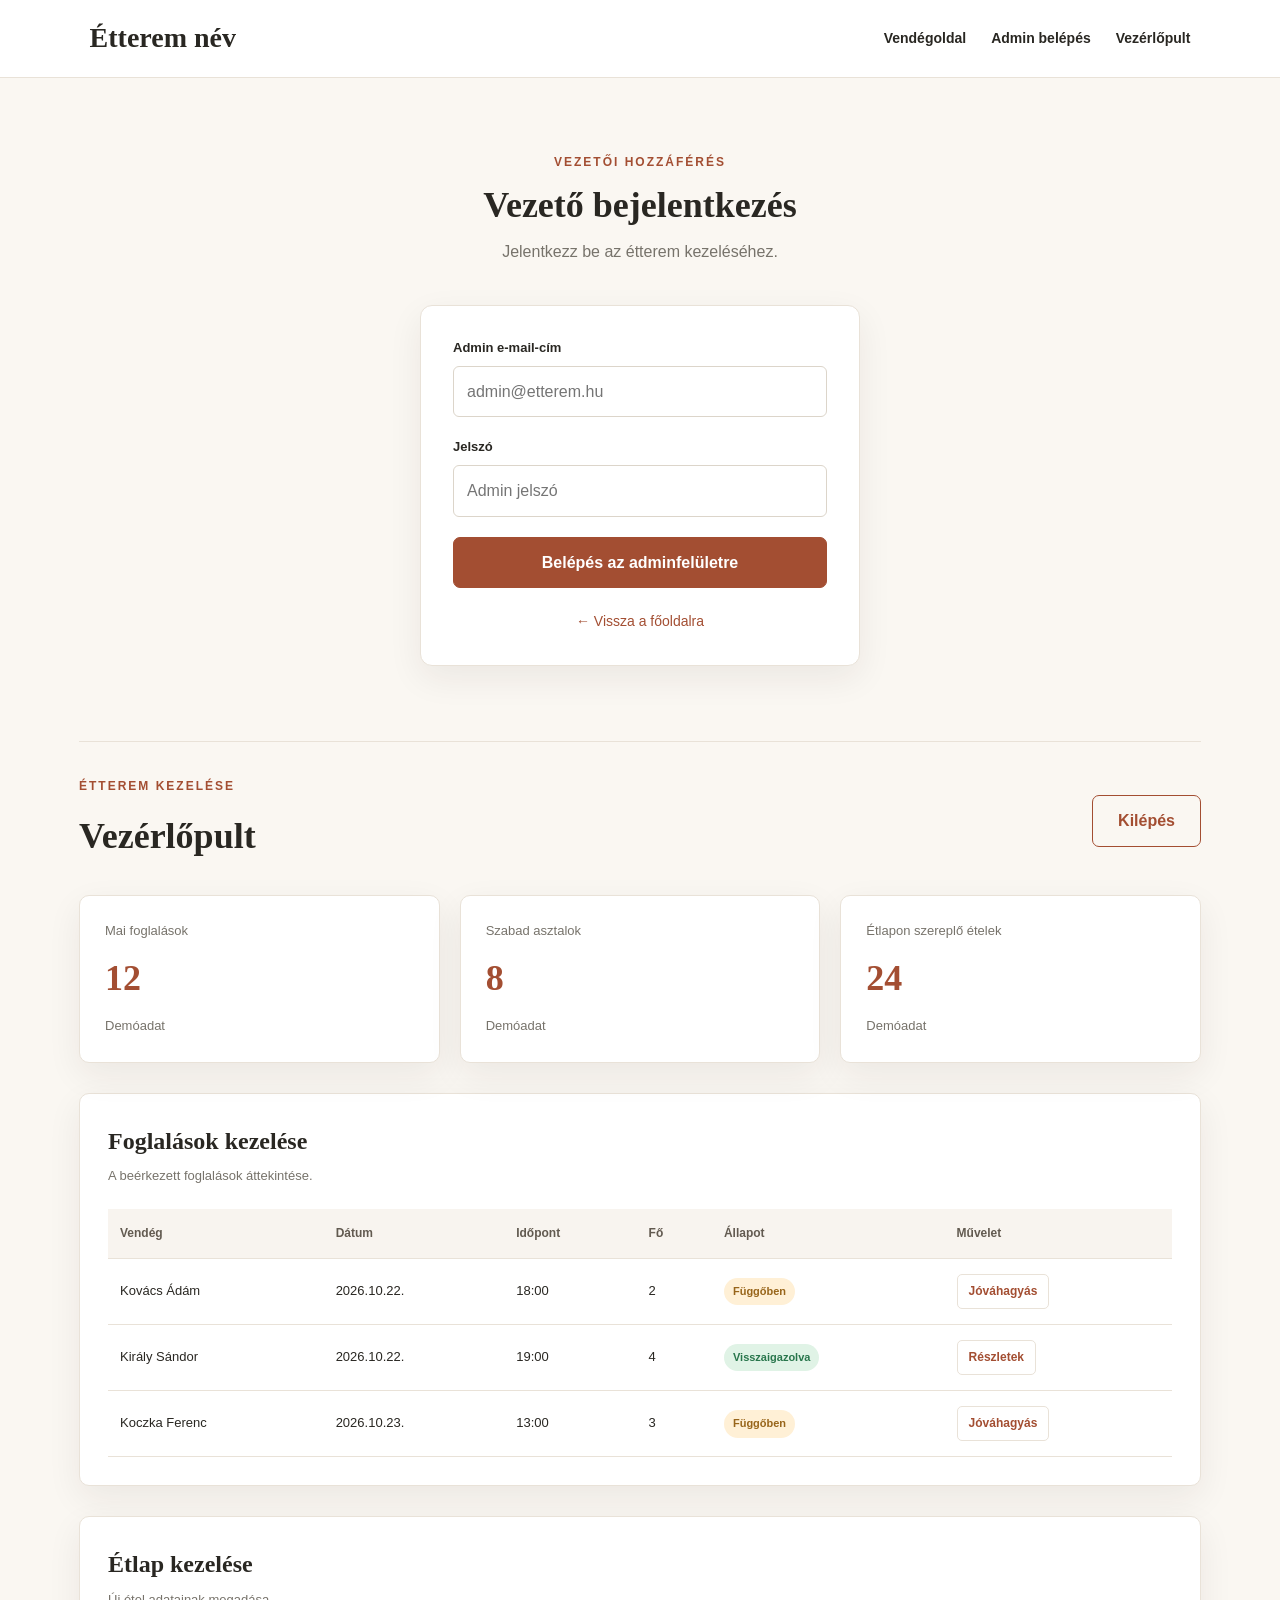
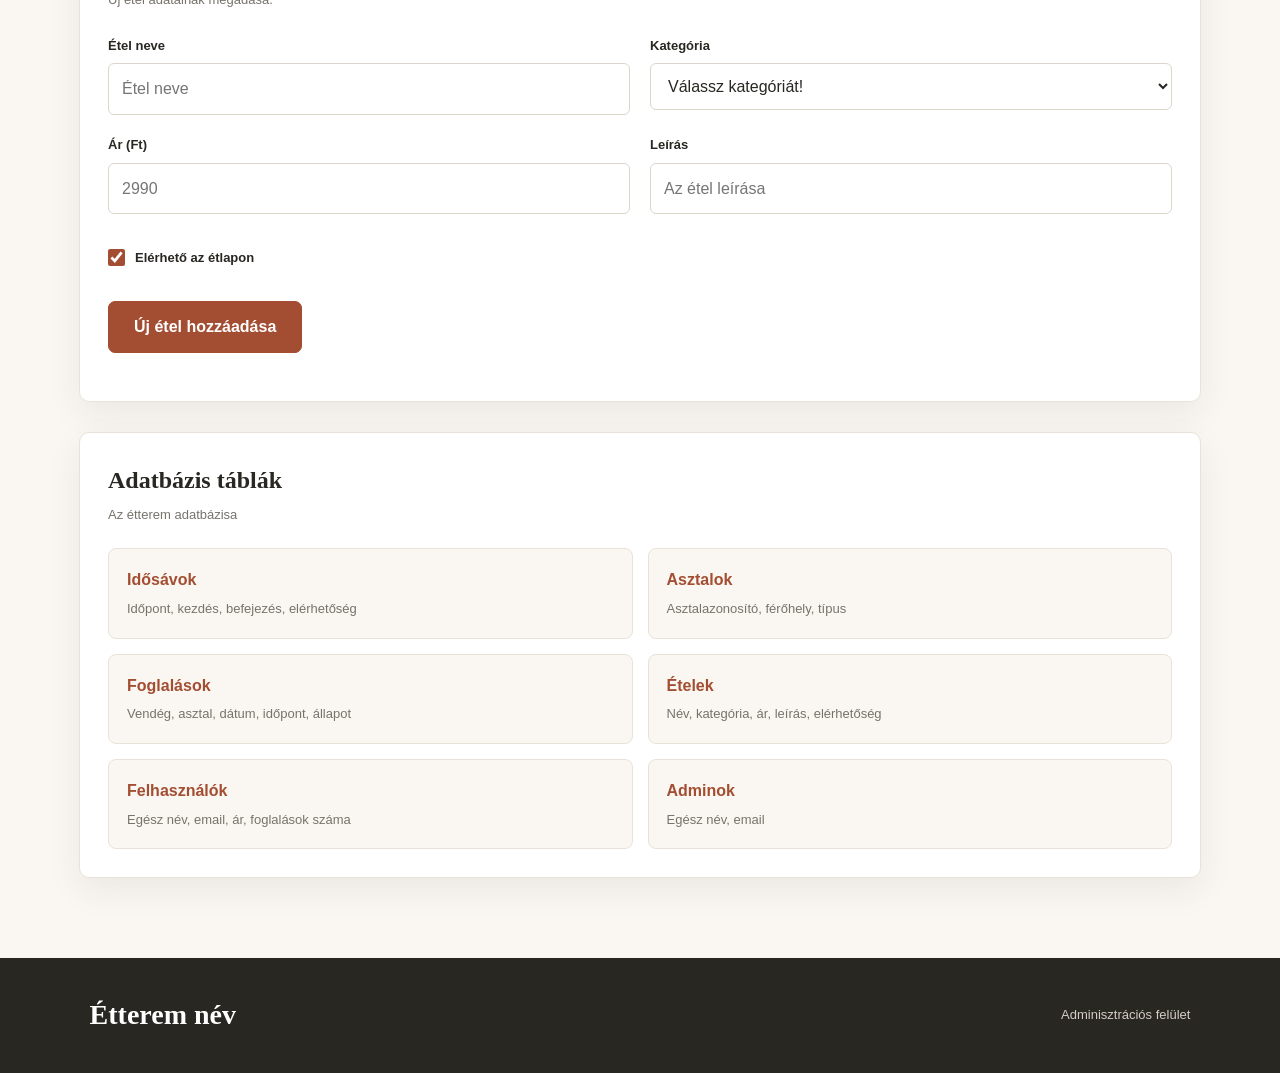
==== admin.html @ 40e05d7c "Add files via upload" ====
<!DOCTYPE html>
<html lang="hu">
<head>
    <meta charset="UTF-8">
    <meta name="viewport" content="width=device-width, initial-scale=1.0">
    <title>Adminisztráció | Étterem név</title>
    <link rel="stylesheet" href="style.css">
</head>
<body class="admin-body">

<header class="header">
    <a href="index.html" class="logo">Étterem név</a>
    <nav>
        <a href="index.html">Vendégoldal</a>
        <a href="#admin-login">Admin belépés</a>
        <a href="#dashboard">Vezérlőpult</a>
    </nav>
</header>

<main class="admin-main">

    <section class="admin-login-section" id="admin-login">
        <div class="section-heading">
            <p class="eyebrow">Vezetői hozzáférés</p>
            <h1>Vezető bejelentkezés</h1>
            <p>Jelentkezz be az étterem kezeléséhez.</p>
        </div>

        <!-- admin adatai + ellenőrzés -->

        <form class="form-card login-card" action="#" method="post">
            <div class="form-group">
                <label for="admin-email">Admin e-mail-cím</label>
                <input type="email" id="admin-email" name="email"
                       placeholder="admin@etterem.hu"
                       autocomplete="username" required>
            </div>

            <div class="form-group">
                <label for="admin-password">Jelszó</label>
                <input type="password" id="admin-password" name="password"
                       placeholder="Admin jelszó"
                       autocomplete="current-password" required>
            </div>

            <button type="submit" class="btn btn-full">
                Belépés az adminfelületre
            </button>

            <a href="index.html" class="back-link">← Vissza a főoldalra</a>
        </form>
    </section>

    <!-- admin vezérlőpult -->

    <section class="dashboard" id="dashboard">
        <div class="dashboard-heading">
            <div>
                <p class="eyebrow">Étterem kezelése</p>
                <h1>Vezérlőpult</h1>
            </div>
            <a href="index.html" class="btn btn-outline">Kilépés</a>
        </div>

        <div class="stats-grid">
            <article class="stat-card">
                <span>Mai foglalások</span>
                <strong>12</strong>
                <small>Demóadat</small>
            </article>

            <article class="stat-card">
                <span>Szabad asztalok</span>
                <strong>8</strong>
                <small>Demóadat</small>
            </article>

            <article class="stat-card">
                <span>Étlapon szereplő ételek</span>
                <strong>24</strong>
                <small>Demóadat</small>
            </article>
        </div>

        <section class="admin-panel">
            <div class="panel-heading">
                <div>
                    <h2>Foglalások kezelése</h2>
                    <p>A beérkezett foglalások áttekintése.</p>
                </div>
            </div>

            <!-- foglalás infók adatbázis ide jön -->

            <div class="table-wrapper">
                <table>
                    <thead>
                        <tr>
                            <th>Vendég</th>
                            <th>Dátum</th>
                            <th>Időpont</th>
                            <th>Fő</th>
                            <th>Állapot</th>
                            <th>Művelet</th>
                        </tr>
                    </thead>
                    <tbody>
                        <tr>
                            <td>Kovács Ádám</td>
                            <td>2026.10.22.</td>
                            <td>18:00</td>
                            <td>2</td>
                            <td><span class="status status-pending">Függőben</span></td>
                            <td>
                                <button type="button" class="small-btn">
                                    Jóváhagyás
                                </button>
                            </td>
                        </tr>
                        <tr>
                            <td>Király Sándor</td>
                            <td>2026.10.22.</td>
                            <td>19:00</td>
                            <td>4</td>
                            <td><span class="status status-confirmed">Visszaigazolva</span></td>
                            <td>
                                <button type="button" class="small-btn">
                                    Részletek
                                </button>
                            </td>
                        </tr>
                        <tr>
                            <td>Koczka Ferenc</td>
                            <td>2026.10.23.</td>
                            <td>13:00</td>
                            <td>3</td>
                            <td><span class="status status-pending">Függőben</span></td>
                            <td>
                                <button type="button" class="small-btn">
                                    Jóváhagyás
                                </button>
                            </td>
                        </tr>
                    </tbody>
                </table>
            </div>
        </section>

        <section class="admin-panel">
            <div class="panel-heading">
                <div>
                    <h2>Étlap kezelése</h2>
                    <p>Új étel adatainak megadása.</p>
                </div>
            </div>

            <!-- ételek adatbázis kell ide is -->

            <form class="form-grid admin-menu-form"
                  action="#" method="post">

                <div class="form-group">
                    <label for="food-name">Étel neve</label>
                    <input type="text" id="food-name" name="food_name"
                           placeholder="Étel neve" required>
                </div>

                <div class="form-group">
                    <label for="food-category">Kategória</label>
                    <select id="food-category" name="category" required>
                        <option value="">Válassz kategóriát!</option>
                        <option value="eloetel">Előétel</option>
                        <option value="foetel">Főétel</option>
                        <option value="desszert">Desszert</option>
                        <option value="ital">Ital</option>
                    </select>
                </div>

                <div class="form-group">
                    <label for="food-price">Ár (Ft)</label>
                    <input type="number" id="food-price" name="price"
                           min="0" step="10" placeholder="2990" required>
                </div>

                <div class="form-group">
                    <label for="food-description">Leírás</label>
                    <input type="text" id="food-description"
                           name="description" placeholder="Az étel leírása">
                </div>

                <div class="form-group form-grid-full">
                    <label class="checkbox-label">
                        <input type="checkbox" name="available" checked>
                        Elérhető az étlapon
                    </label>
                </div>

                <div class="form-grid-full">
                    <button type="submit" class="btn">
                        Új étel hozzáadása
                    </button>
                </div>
            </form>
        </section>

        <section class="admin-panel">
            <h2>Adatbázis táblák</h2>
            <p class="panel-description">
                Az étterem adatbázisa
            </p>

            <div class="database-grid">
                <div class="database-item">
                    <strong>Idősávok</strong>
                    <p>Időpont, kezdés, befejezés, elérhetőség</p>
                </div>
                <div class="database-item">
                    <strong>Asztalok</strong>
                    <p>Asztalazonosító, férőhely, típus</p>
                </div>
                <div class="database-item">
                    <strong>Foglalások</strong>
                    <p>Vendég, asztal, dátum, időpont, állapot</p>
                </div>
                <div class="database-item">
                    <strong>Ételek</strong>
                    <p>Név, kategória, ár, leírás, elérhetőség</p>
                </div>
                <div class="database-item">
                    <strong>Felhasználók</strong>
                    <p>Egész név, email, ár, foglalások száma</p>
                </div>
                <div class="database-item">
                    <strong>Adminok</strong>
                    <p>Egész név, email</p>
                </div>
            </div>
        </section>
    </section>
</main>

<footer class="footer">
    <a href="index.html" class="logo">Étterem név</a>
    <p>Adminisztrációs felület</p>
</footer>

</body>
</html>
---- style.css ----
/*alapok*/

:root {
    --primary: #a34e32;
    --primary-dark: #79351f;
    --background: #faf7f2;
    --surface: #ffffff;
    --text: #292722;
    --muted: #77736b;
    --border: #e9e2d8;
    --success: #28764c;
    --warning: #98651a;
    --shadow: 0 12px 35px rgba(46, 35, 22, 0.07);
}

* {
    box-sizing: border-box;
    margin: 0;
    padding: 0;
}

html {
    scroll-behavior: smooth;
    scroll-padding-top: 90px;
}

body {
    font-family: Arial, Helvetica, sans-serif;
    background: var(--background);
    color: var(--text);
    line-height: 1.6;
}

a {
    color: inherit;
    text-decoration: none;
}

button,
input,
select,
textarea {
    font: inherit;
}

button,
.btn {
    cursor: pointer;
}

section {
    scroll-margin-top: 85px;
}

/*fejléc és azon a műveletek*/

.header {
    position: sticky;
    top: 0;
    z-index: 10;
    min-height: 76px;
    padding: 16px 7%;
    display: flex;
    justify-content: space-between;
    align-items: center;
    gap: 24px;
    background: rgba(255, 255, 255, 0.97);
    border-bottom: 1px solid var(--border);
}

.logo {
    font-family: Georgia, serif;
    font-size: 28px;
    font-weight: bold;
    white-space: nowrap;
}

.logo span {
    color: var(--primary);
}

.header nav {
    display: flex;
    align-items: center;
    flex-wrap: wrap;
    gap: 25px;
}

.header nav a {
    font-size: 14px;
    font-weight: 600;
    transition: color 0.2s;
}

.header nav a:hover {
    color: var(--primary);
}

.header nav .admin-link {
    color: var(--primary);
}

/*gombok*/

.btn {
    display: inline-flex;
    justify-content: center;
    align-items: center;
    min-height: 48px;
    padding: 12px 25px;
    border: 1px solid var(--primary);
    border-radius: 7px;
    background: var(--primary);
    color: white;
    font-weight: bold;
    transition: background 0.2s, transform 0.2s;
}

.btn:hover {
    background: var(--primary-dark);
    border-color: var(--primary-dark);
    transform: translateY(-1px);
}

.btn-full {
    width: 100%;
}

.btn-outline {
    color: var(--primary);
    background: transparent;
}

.btn-outline:hover {
    color: white;
}

.small-btn {
    padding: 7px 11px;
    border: 1px solid var(--border);
    border-radius: 5px;
    background: white;
    color: var(--primary);
    font-size: 12px;
    font-weight: bold;
}

.small-btn:hover {
    background: #f7ece5;
}

/*főoldal*/

.hero {
    min-height: 570px;
    padding: 90px 8%;
    display: flex;
    align-items: center;
    background:
        linear-gradient(
            90deg,
            rgba(29, 25, 20, 0.88),
            rgba(29, 25, 20, 0.35)
        ),
        linear-gradient(135deg, #80654c, #342d25);
    color: white;
}

.hero-content {
    max-width: 650px;
}

.eyebrow {
    margin-bottom: 12px;
    color: var(--primary);
    font-size: 12px;
    font-weight: bold;
    letter-spacing: 2px;
    text-transform: uppercase;
}

.hero .eyebrow {
    color: #f0b99d;
}

.hero h1 {
    margin-bottom: 22px;
    font-family: Georgia, serif;
    font-size: clamp(42px, 6vw, 72px);
    line-height: 1.1;
}

.hero-content > p:not(.eyebrow) {
    max-width: 490px;
    margin-bottom: 30px;
    color: #f2eee8;
    font-size: 17px;
}

/*közös részek*/

.section {
    padding: 85px 7%;
}

.section-heading {
    max-width: 650px;
    margin: 0 auto 40px;
    text-align: center;
}

.section-heading h1,
.section-heading h2 {
    margin-bottom: 12px;
    font-family: Georgia, serif;
    font-size: clamp(30px, 4vw, 43px);
    line-height: 1.2;
}

.section-heading > p:last-child {
    color: var(--muted);
}

/*étlap*/

.menu-grid {
    display: grid;
    grid-template-columns: repeat(2, minmax(0, 1fr));
    gap: 22px;
    max-width: 1050px;
    margin: 0 auto;
}

.menu-card {
    display: flex;
    gap: 20px;
    padding: 24px;
    background: var(--surface);
    border: 1px solid var(--border);
    border-radius: 12px;
    box-shadow: var(--shadow);
    transition: transform 0.2s;
}

.menu-card:hover {
    transform: translateY(-4px);
}

.food-icon {
    width: 85px;
    height: 85px;
    flex-shrink: 0;
    display: grid;
    place-items: center;
    border-radius: 10px;
    background: #f4ece2;
    font-size: 40px;
}

.menu-info {
    min-width: 0;
}

.category {
    color: var(--primary);
    font-size: 11px;
    font-weight: bold;
    letter-spacing: 1px;
    text-transform: uppercase;
}

.menu-info h3 {
    margin: 4px 0 8px;
    font-family: Georgia, serif;
    font-size: 19px;
}

.menu-info p {
    margin-bottom: 10px;
    color: var(--muted);
    font-size: 13px;
}

.menu-info strong {
    color: var(--primary);
    font-size: 17px;
}

/*foglalás és infók*/

.reservation-section {
    background: #f0e9df;
}

.form-card {
    max-width: 780px;
    margin: 0 auto;
    padding: 32px;
    background: white;
    border: 1px solid var(--border);
    border-radius: 12px;
    box-shadow: var(--shadow);
}

.form-grid {
    display: grid;
    grid-template-columns: repeat(2, minmax(0, 1fr));
    gap: 20px;
    margin-bottom: 20px;
}

.form-grid-full {
    grid-column: 1 / -1;
}

.form-group {
    display: flex;
    flex-direction: column;
    gap: 7px;
    margin-bottom: 20px;
}

.form-grid .form-group {
    margin-bottom: 0;
}

.form-group label {
    font-size: 13px;
    font-weight: bold;
}

.form-group input,
.form-group select,
.form-group textarea {
    width: 100%;
    min-width: 0;
    padding: 12px 13px;
    color: var(--text);
    background: #fff;
    border: 1px solid #dcd5ca;
    border-radius: 6px;
    outline: none;
    transition: border-color 0.2s, box-shadow 0.2s;
}

.form-group input,
.form-group select {
    min-height: 47px;
}

.form-group textarea {
    resize: vertical;
}

.form-group input:focus,
.form-group select:focus,
.form-group textarea:focus {
    border-color: var(--primary);
    box-shadow: 0 0 0 3px rgba(163, 78, 50, 0.12);
}

.form-note {
    margin-top: 16px;
    color: var(--muted);
    font-size: 12px;
    text-align: center;
}

/*bejelentkezés*/

.login-section {
    padding-top: 85px;
    padding-bottom: 90px;
}

.login-card {
    max-width: 440px;
}

.login-card .form-group {
    margin-bottom: 20px;
}

.back-link {
    display: block;
    margin-top: 22px;
    color: var(--primary);
    font-size: 14px;
    text-align: center;
}

.back-link:hover {
    text-decoration: underline;
}

/*lábléc*/

.footer {
    padding: 35px 7%;
    display: flex;
    justify-content: space-between;
    align-items: center;
    flex-wrap: wrap;
    gap: 20px;
    background: #292722;
    color: white;
}

.footer p,
.footer > a:last-child {
    color: #d4cec5;
    font-size: 13px;
}

/*admin*/

.admin-body {
    min-height: 100vh;
}

.admin-main {
    max-width: 1250px;
    margin: 0 auto;
    padding: 50px 5%;
}

.admin-login-section {
    padding: 25px 0 75px;
}

.admin-login-section .section-heading h1 {
    font-size: 36px;
}

.dashboard {
    padding-top: 35px;
    border-top: 1px solid var(--border);
}

.dashboard-heading {
    display: flex;
    justify-content: space-between;
    align-items: center;
    flex-wrap: wrap;
    gap: 20px;
    margin-bottom: 30px;
}

.dashboard-heading h1 {
    font-family: Georgia, serif;
    font-size: 36px;
}

.stats-grid {
    display: grid;
    grid-template-columns: repeat(3, minmax(0, 1fr));
    gap: 20px;
    margin-bottom: 30px;
}

.stat-card {
    padding: 25px;
    background: white;
    border: 1px solid var(--border);
    border-radius: 10px;
    box-shadow: var(--shadow);
}

.stat-card span,
.stat-card small {
    display: block;
    color: var(--muted);
    font-size: 13px;
}

.stat-card strong {
    display: block;
    margin: 8px 0;
    color: var(--primary);
    font-family: Georgia, serif;
    font-size: 36px;
}

.admin-panel {
    margin-bottom: 30px;
    padding: 28px;
    background: white;
    border: 1px solid var(--border);
    border-radius: 10px;
    box-shadow: var(--shadow);
}

.panel-heading {
    margin-bottom: 22px;
}

.panel-heading h2,
.admin-panel > h2 {
    margin-bottom: 6px;
    font-family: Georgia, serif;
    font-size: 24px;
}

.panel-heading p,
.panel-description {
    color: var(--muted);
    font-size: 13px;
}

.table-wrapper {
    width: 100%;
    overflow-x: auto;
}

table {
    width: 100%;
    border-collapse: collapse;
    text-align: left;
}

th,
td {
    padding: 15px 12px;
    border-bottom: 1px solid var(--border);
    font-size: 13px;
    white-space: nowrap;
}

th {
    background: #f8f4ef;
    color: #625a50;
    font-size: 12px;
}

.status {
    display: inline-block;
    padding: 5px 9px;
    border-radius: 20px;
    font-size: 11px;
    font-weight: bold;
}

.status-pending {
    background: #fff0d6;
    color: var(--warning);
}

.status-confirmed {
    background: #e0f3e6;
    color: var(--success);
}

.admin-menu-form {
    margin-top: 25px;
}

.checkbox-label {
    display: flex;
    align-items: center;
    gap: 10px;
    cursor: pointer;
}

.checkbox-label input {
    width: 17px;
    height: 17px;
    accent-color: var(--primary);
}

.database-grid {
    display: grid;
    grid-template-columns: repeat(2, minmax(0, 1fr));
    gap: 15px;
    margin-top: 22px;
}

.database-item {
    padding: 18px;
    background: #faf7f2;
    border: 1px solid var(--border);
    border-radius: 8px;
}

.database-item strong {
    color: var(--primary);
}

.database-item p {
    margin-top: 6px;
    color: var(--muted);
    font-size: 13px;
}

/*flex kinézet*/

@media (max-width: 900px) {
    .header {
        align-items: flex-start;
        flex-direction: column;
    }

    .header nav {
        gap: 12px 20px;
    }

    .menu-grid {
        grid-template-columns: 1fr;
    }

    .hero {
        min-height: 470px;
    }

    .stats-grid {
        grid-template-columns: 1fr;
    }
}

@media (max-width: 600px) {
    .header {
        padding: 15px 5%;
    }

    .header nav {
        gap: 10px 14px;
    }

    .header nav a {
        font-size: 12px;
    }

    .section {
        padding: 55px 5%;
    }

    .hero {
        min-height: 430px;
        padding: 55px 6%;
    }

    .hero h1 {
        font-size: 43px;
    }

    .form-card {
        padding: 22px 18px;
    }

    .form-grid {
        grid-template-columns: 1fr;
    }

    .form-grid-full {
        grid-column: auto;
    }

    .menu-card {
        padding: 17px;
        gap: 13px;
    }

    .food-icon {
        width: 60px;
        height: 60px;
        font-size: 30px;
    }

    .menu-info h3 {
        font-size: 16px;
    }

    .admin-main {
        padding: 30px 4%;
    }

    .admin-panel {
        padding: 18px 12px;
    }

    .database-grid {
        grid-template-columns: 1fr;
    }

    .footer {
        flex-direction: column;
        text-align: center;
    }
}
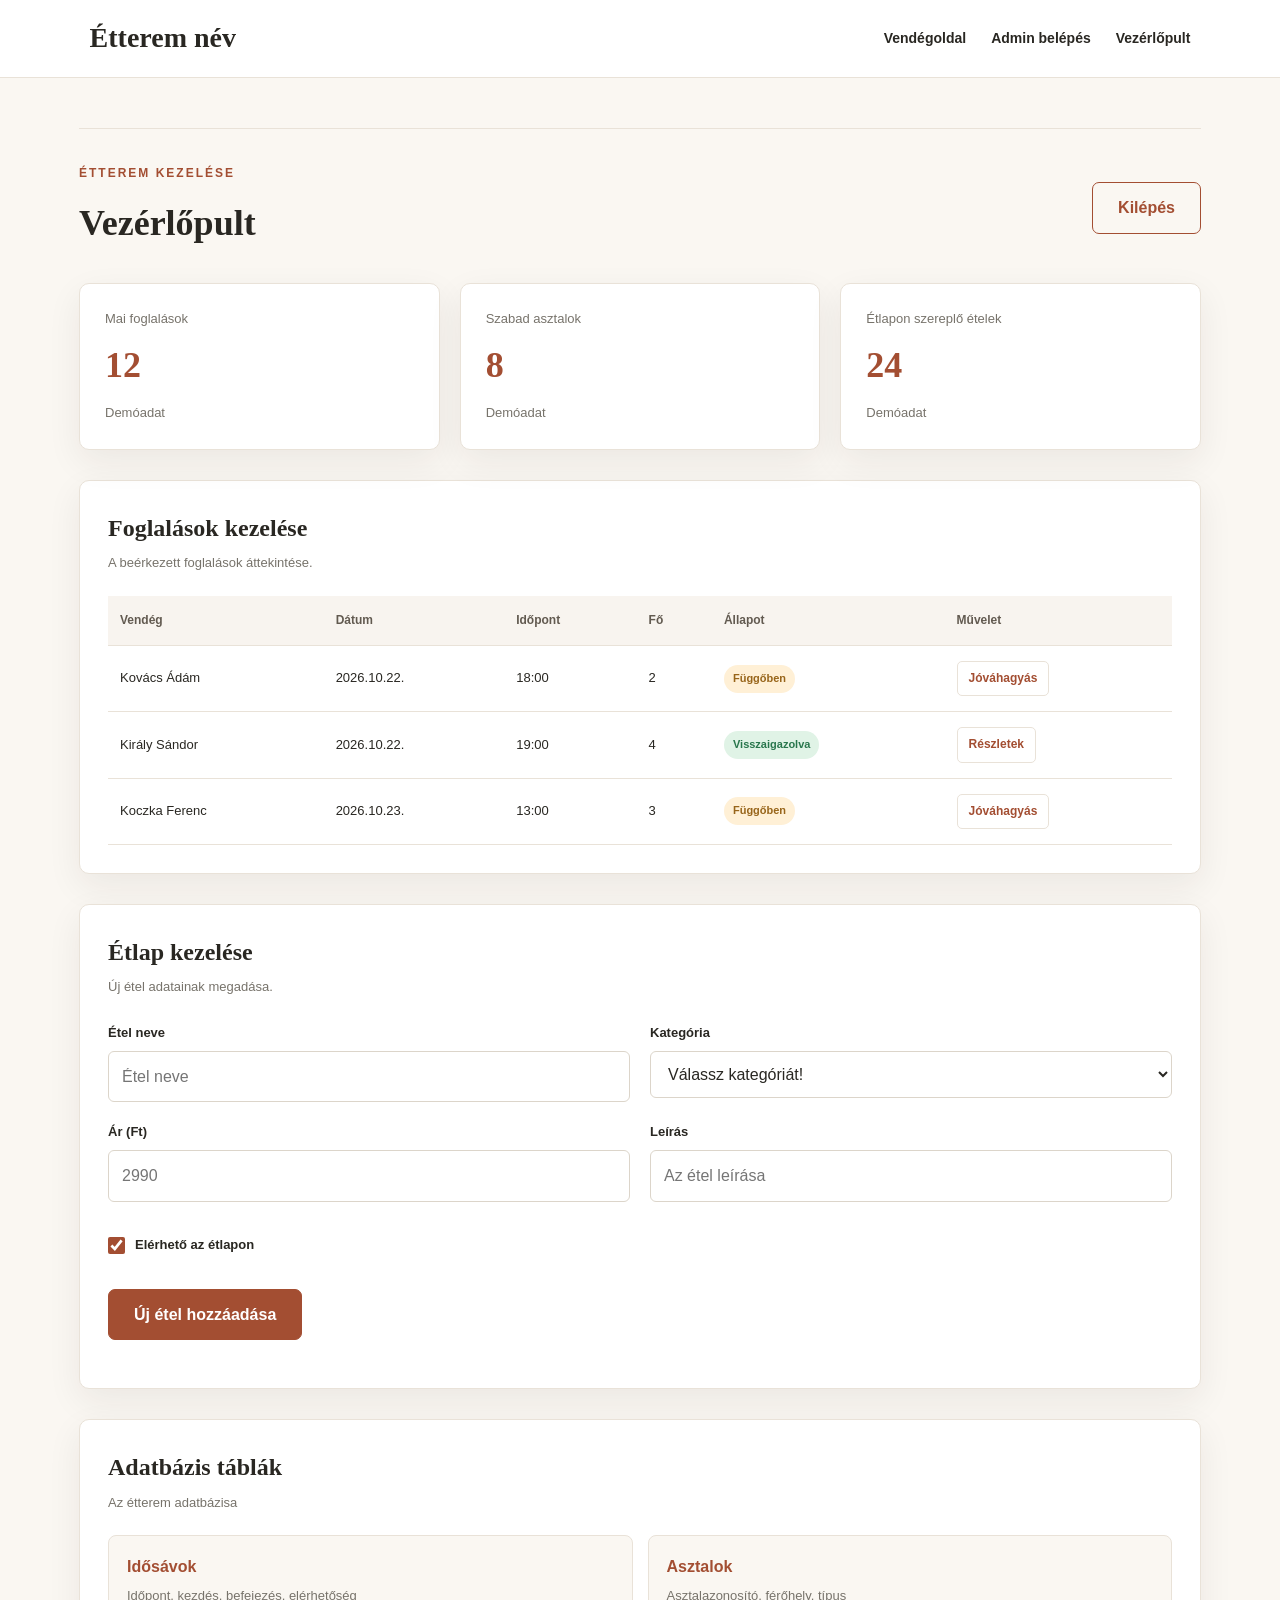
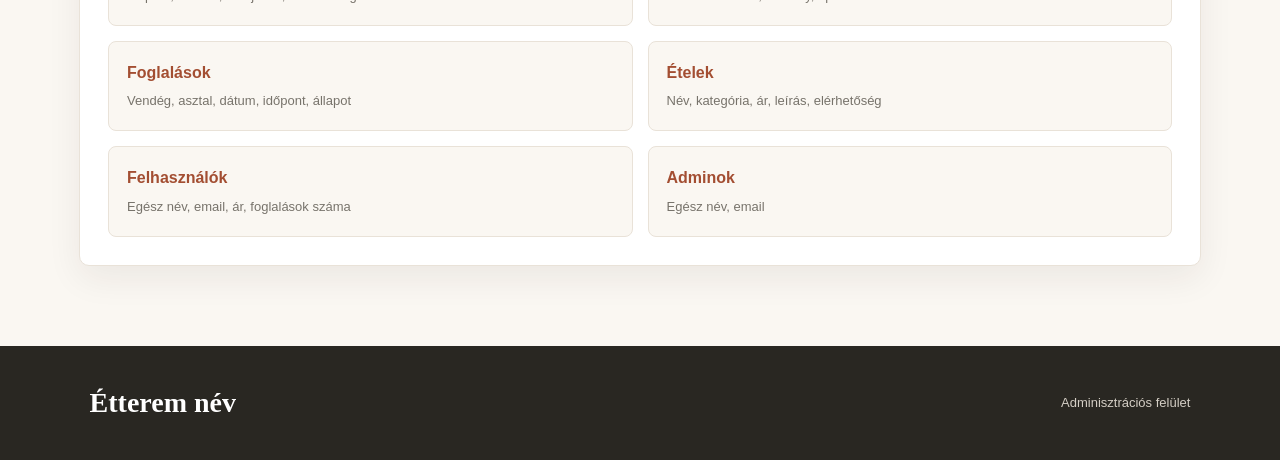
==== commit eaa67a56: "Update admin.html" ====
--- a/admin.html
+++ b/admin.html
@@ -19,38 +19,6 @@
 </header>
 
 <main class="admin-main">
-
-    <section class="admin-login-section" id="admin-login">
-        <div class="section-heading">
-            <p class="eyebrow">Vezetői hozzáférés</p>
-            <h1>Vezető bejelentkezés</h1>
-            <p>Jelentkezz be az étterem kezeléséhez.</p>
-        </div>
-
-        <!-- admin adatai + ellenőrzés -->
-
-        <form class="form-card login-card" action="#" method="post">
-            <div class="form-group">
-                <label for="admin-email">Admin e-mail-cím</label>
-                <input type="email" id="admin-email" name="email"
-                       placeholder="admin@etterem.hu"
-                       autocomplete="username" required>
-            </div>
-
-            <div class="form-group">
-                <label for="admin-password">Jelszó</label>
-                <input type="password" id="admin-password" name="password"
-                       placeholder="Admin jelszó"
-                       autocomplete="current-password" required>
-            </div>
-
-            <button type="submit" class="btn btn-full">
-                Belépés az adminfelületre
-            </button>
-
-            <a href="index.html" class="back-link">← Vissza a főoldalra</a>
-        </form>
-    </section>
 
     <!-- admin vezérlőpult -->
 
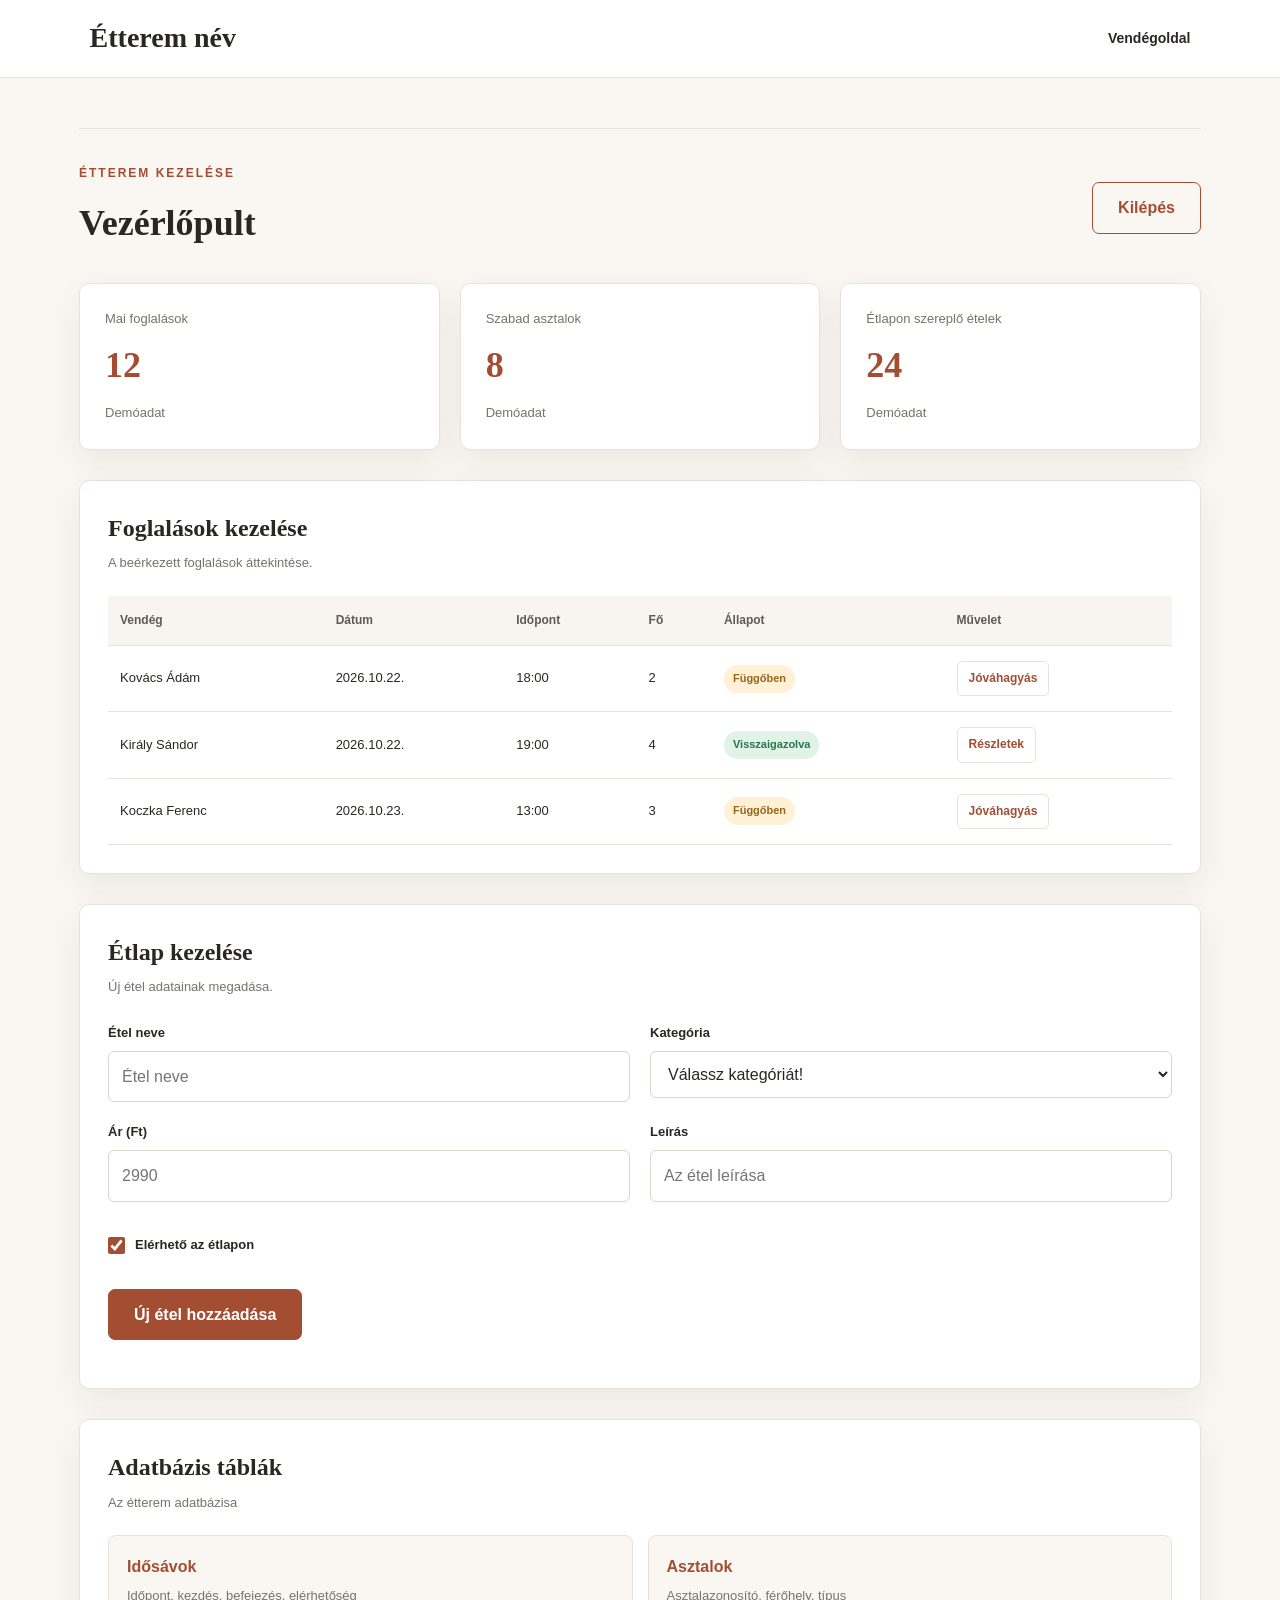
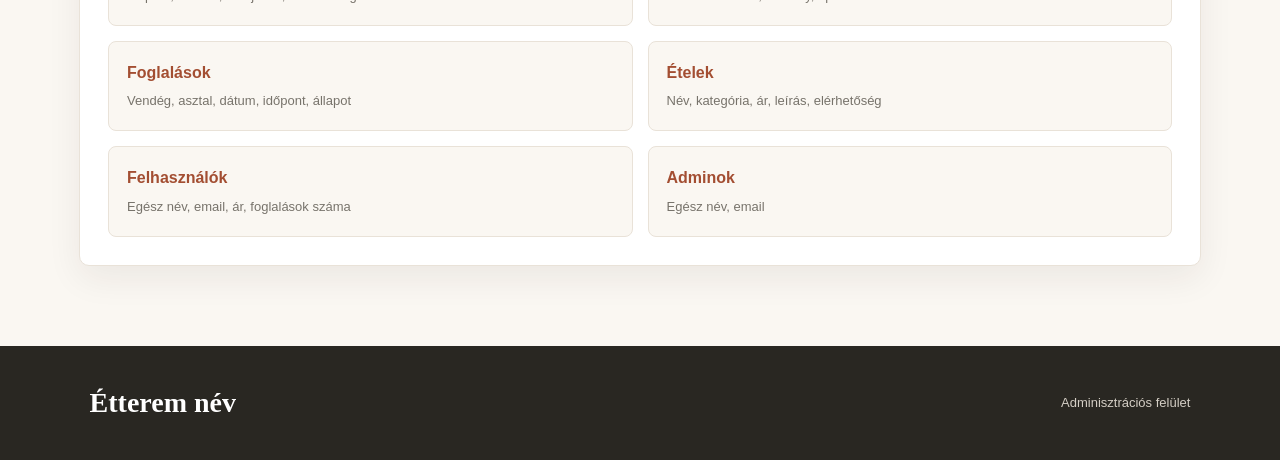
==== commit 5f642200: "Update admin.html" ====
--- a/admin.html
+++ b/admin.html
@@ -13,8 +13,6 @@
     <a href="index.html" class="logo">Étterem név</a>
     <nav>
         <a href="index.html">Vendégoldal</a>
-        <a href="#admin-login">Admin belépés</a>
-        <a href="#dashboard">Vezérlőpult</a>
     </nav>
 </header>
 
